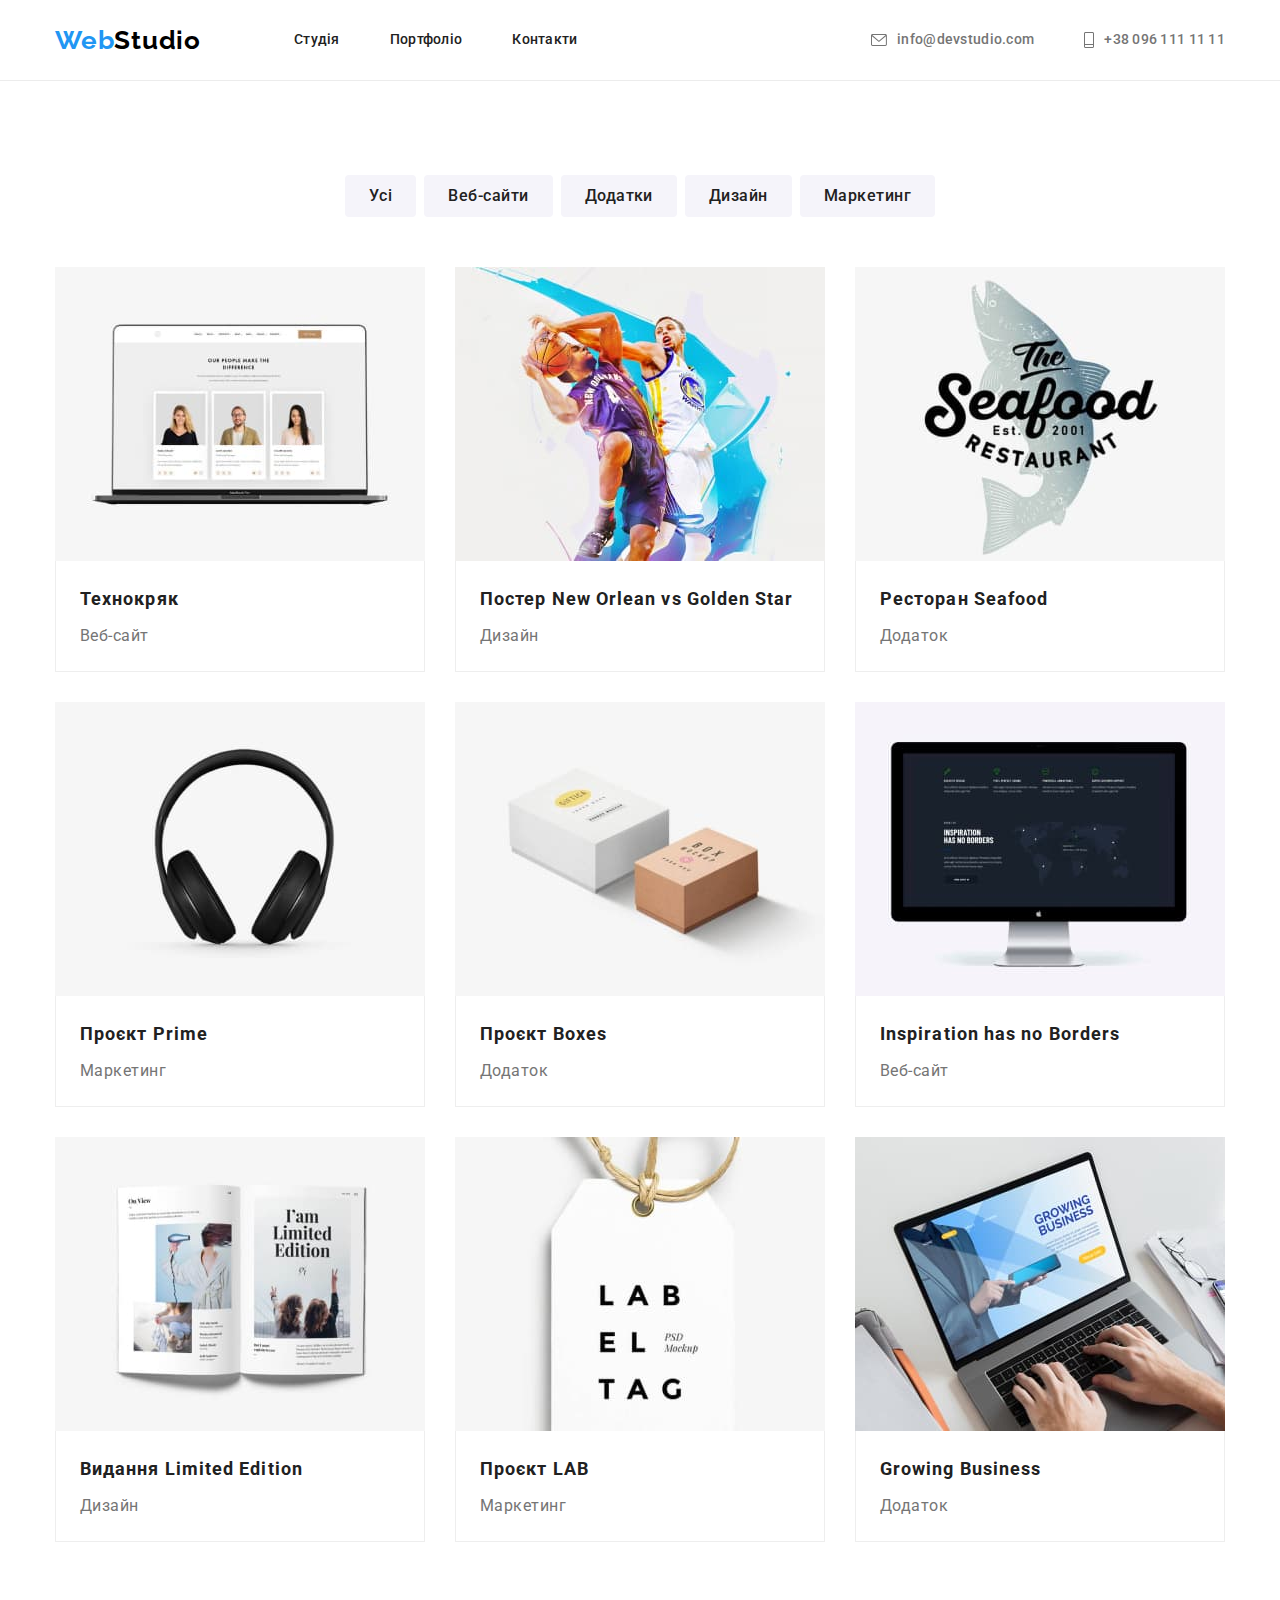
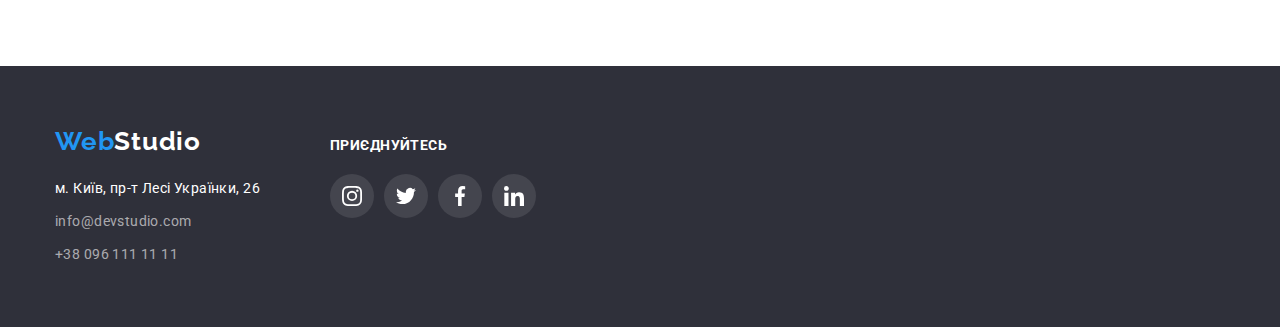
==== portfolio.html @ 79f57880 "start 5 hw" ====
<!DOCTYPE html>
<html lang="uk">
  <head>
    <meta charset="UTF-8" />
    <meta http-equiv="X-UA-Compatible" content="IE=edge" />
    <meta name="viewport" content="width=device-width, initial-scale=1.0" />
    <link rel="preconnect" href="https://fonts.googleapis.com" />
    <link rel="preconnect" href="https://fonts.gstatic.com" crossorigin />
    <link
      href="https://fonts.googleapis.com/css2?family=Raleway:wght@700&family=Roboto:wght@400;500;700;900&display=swap"
      rel="stylesheet"
    />
    <link
      rel="stylesheet"
      href="https://cdnjs.cloudflare.com/ajax/libs/modern-normalize/1.1.0/modern-normalize.min.css"
    />
    <link rel="stylesheet" href="./css/styles.css" />
    <title>WebStudio</title>
  </head>
  <body>
    <header class="header header-portfolio">
      <div class="container block">
        <nav class="header-nav">
          <a href="./index.html" class="logo link"
            >Web<span class="second-word">Studio</span></a
          >

          <ul class="nav-list list">
            <li class="contact-item">
              <a href="./index.html" class="nav-link link">Студiя</a>
            </li>
            <li class="contact-item">
              <a href="./portfolio.html" class="nav-link link">Портфолiо</a>
            </li>
            <li class="contact-item">
              <a href="#" class="nav-link link">Контакти</a>
            </li>
          </ul>
        </nav>
        <ul class="contact-list list">
          <li class="contact-item">
            <a href="mailto:info@devstudio.com" class="contact-link link"
              ><svg class="contact-mail-icon">
                <use href="./images/sprite.svg#mail"></use>
              </svg>
              info@devstudio.com</a
            >
          </li>
          <li class="contact-item">
            <a href="tel:+380961111111" class="contact-link link"
              ><svg class="contact-phone-icon">
                <use href="./images/sprite.svg#phone"></use>
              </svg>
              +38 096 111 11 11</a
            >
          </li>
        </ul>
      </div>
    </header>
    <main>
      <section class="portfolio section">
        <div class="container">
          <h1 class="portfolio-title visually-hidden">Наші проекти</h1>
          <ul class="portfolio-btn-list list">
            <li class="portfolio-btn-list-item">
              <button class="portfolio-btn" type="button">Уci</button>
            </li>
            <li class="portfolio-btn-list-item">
              <button class="portfolio-btn" type="button">Веб-сайти</button>
            </li>
            <li class="portfolio-btn-list-item">
              <button class="portfolio-btn" type="button">Додатки</button>
            </li>
            <li class="portfolio-btn-list-item">
              <button class="portfolio-btn" type="button">Дизайн</button>
            </li>
            <li class="portfolio-btn-list-item">
              <button class="portfolio-btn" type="button">Маркетинг</button>
            </li>
          </ul>
          <ul class="portfolio-images-list list">
            <li class="portfolio-images-list-item">
              <a href="#" class="portfolio-link link">
                <img
                  class="portfolio-image"
                  src="./images/technoqua.jpg"
                  alt="web site"
                  width="370"
                />
                <div class="portfolio-image-description">
                  <h2 class="portfolio-name">Технокряк</h2>
                  <p class="portfolio-project">Веб-сайт</p>
                </div>
              </a>
            </li>
            <li class="portfolio-images-list-item">
              <a href="#" class="portfolio-link link">
                <img
                  class="portfolio-image"
                  src="./images/basketball-post.jpg"
                  alt="basketball post"
                  width="370"
                />
                <div class="portfolio-image-description">
                  <h2 class="portfolio-name">
                    Постер New Orlean vs Golden Star
                  </h2>
                  <p class="portfolio-project">Дизайн</p>
                </div>
              </a>
            </li>
            <li class="portfolio-images-list-item">
              <a href="#" class="portfolio-link link">
                <img
                  class="portfolio-image"
                  src="./images/restourant-seafood.jpg"
                  alt="restourant seafood"
                  width="370"
                />
                <div class="portfolio-image-description">
                  <h2 class="portfolio-name">Ресторан Seafood</h2>
                  <p class="portfolio-project">Додаток</p>
                </div>
              </a>
            </li>
            <li class="portfolio-images-list-item">
              <a href="#" class="portfolio-link link">
                <img
                  class="portfolio-image"
                  src="./images/prime-project.jpg"
                  alt="prime project"
                  width="370"
                />
                <div class="portfolio-image-description">
                  <h2 class="portfolio-name">Проєкт Prime</h2>
                  <p class="portfolio-project">Маркетинг</p>
                </div>
              </a>
            </li>
            <li class="portfolio-images-list-item">
              <a href="#" class="portfolio-link link">
                <img
                  class="portfolio-image"
                  src="./images/boxes-project.jpg"
                  alt="boxes project"
                  width="370"
                />
                <div class="portfolio-image-description">
                  <h2 class="portfolio-name">Проєкт Boxes</h2>
                  <p class="portfolio-project">Додаток</p>
                </div>
              </a>
            </li>
            <li class="portfolio-images-list-item">
              <a href="#" class="portfolio-link link">
                <img
                  class="portfolio-image"
                  src="./images/inspiration.jpg"
                  alt="inspiration"
                  width="370"
                />
                <div class="portfolio-image-description">
                  <h2 class="portfolio-name">Inspiration has no Borders</h2>
                  <p class="portfolio-project">Веб-сайт</p>
                </div>
              </a>
            </li>
            <li class="portfolio-images-list-item">
              <a href="#" class="portfolio-link link">
                <img
                  class="portfolio-image"
                  src="./images/limited-edition.jpg"
                  alt="limited edition"
                  width="370"
                />
                <div class="portfolio-image-description">
                  <h2 class="portfolio-name">Видання Limited Edition</h2>
                  <p class="portfolio-project">Дизайн</p>
                </div>
              </a>
            </li>
            <li class="portfolio-images-list-item">
              <a href="#" class="portfolio-link link">
                <img
                  class="portfolio-image"
                  src="./images/lab-project.jpg"
                  alt="lab project"
                  width="370"
                />
                <div class="portfolio-image-description">
                  <h2 class="portfolio-name">Проєкт LAB</h2>
                  <p class="portfolio-project">Маркетинг</p>
                </div>
              </a>
            </li>
            <li class="portfolio-images-list-item">
              <a href="#" class="portfolio-link link">
                <img
                  class="portfolio-image"
                  src="./images/growing-business.jpg"
                  alt="growing business"
                  width="370"
                />
                <div class="portfolio-image-description">
                  <h2 class="portfolio-name">Growing Business</h2>
                  <p class="portfolio-project">Додаток</p>
                </div>
              </a>
            </li>
          </ul>
        </div>
      </section>
    </main>
    <footer class="footer">
      <div class="footer-container container">
        <div class="footer-contact">
          <a href="/" class="logo link"
            >Web<span class="footer-second-word">Studio</span></a
          >
          <address class="footer-address">
            <ul class="footer-list list">
              <li class="footer-item">
                <a
                  class="footer-link link location"
                  href="https://goo.gl/maps/rSGDT6scq2BDMD889"
                  >м. Київ, пр-т Лесі Українки, 26</a
                >
              </li>
              <li class="footer-item">
                <a class="footer-link link" href="mailto:info@devstudio.com"
                  >info@devstudio.com</a
                >
              </li>
              <li class="footer-item">
                <a class="footer-link link" href="tel:+380961111111"
                  >+38 096 111 11 11</a
                >
              </li>
            </ul>
          </address>
        </div>
        <div class="footer-social">
          <h3 class="footer-social-title">приєднуйтесь</h3>
          <ul class="footer-social-list list">
            <li class="footer-social-item item">
              <a href="#" class="footer-social-link link">
                <svg class="footer-social-icon">
                  <use href="./images/sprite.svg#instagram"></use>
                </svg>
              </a>
            </li>
            <li class="footer-social-item">
              <a href="#" class="footer-social-link">
                <svg class="footer-social-icon">
                  <use href="./images/sprite.svg#twitter"></use>
                </svg>
              </a>
            </li>
            <li class="footer-social-item">
              <a href="#" class="footer-social-link">
                <svg class="footer-social-icon">
                  <use href="./images/sprite.svg#facebook"></use>
                </svg>
              </a>
            </li>
            <li class="footer-social-item">
              <a href="#" class="footer-social-link">
                <svg class="footer-social-icon">
                  <use href="./images/sprite.svg#linkedin"></use>
                </svg>
              </a>
            </li>
          </ul>
        </div>
      </div>
    </footer>
  </body>
</html>
---- css/styles.css ----
*,
*::before,
*::after {
  box-sizing: border-box;
}

/* Убираем внутренние отступы */
ul,
ol {
  padding: 0;
  margin: 0;
  list-style: none;
}

/* Убираем внешние отступы */
body,
h1,
h2,
h3,
h4,
h5,
h6,
p,
ul,
ol {
  margin: 0;
}

:root {
  --main-color: #757575;
  --black-color: #212121;
  --main-bg-color: #fff;
  --accent-color: #2196f3;
  --white-text-color: #fff;
  --image-bg-color: blanchedalmond;
  --margin-left-for-lists: 30px;
  --font-weight-bold: 700;
  --bg-color-advantages-icon: #f5f4fa;
  --bg-color-social-icon: #afb1b8;
}
body {
  font-family: "Roboto", sans-serif;
  background-color: var(--main-bg-color);
  color: var(--main-color);
}

.list {
  list-style: none;
}

.link {
  display: block;
  text-decoration: none;
}

.container {
  max-width: 1200px;
  padding: 0 15px;
  margin: 0 auto;
}

img {
  display: block;
}

.section {
  padding: 94px 0;
}

/*header*/
.header-portfolio::after {
  content: "";
  display: block;
  border-bottom: 1px solid #ececec;
}

.block {
  display: flex;
}

.header-nav {
  display: flex;
  align-items: center;
}

.nav-list {
  display: flex;
  align-items: center;
  margin-left: 93px;
}

.nav-link {
  padding: 32px 0;
}

.contact-item:not(:first-child) {
  margin-left: 50px;
}

.logo {
  font-family: "Raleway", sans-serif;
  font-weight: var(--font-weight-bold);
  font-size: 26px;
  line-height: 1.19;
  letter-spacing: 0.03em;
  color: var(--accent-color);
}

.contact-list {
  display: flex;
  margin-left: auto;
}

.contact-item {
  display: flex;
}

.item:not(:first-child) {
  margin-left: var(--margin-left-for-lists);
}
.second-word {
  color: #000;
}
.nav-link,
.contact-link {
  display: flex;
  align-items: center;
  font-weight: 500;
  font-size: 14px;
  line-height: 1.14;
  letter-spacing: 0.02em;
  color: var(--black-color);
}

.contact-mail-icon {
  margin-right: 10px;
  width: 16px;
  height: 12px;
  fill: currentColor;
}

.contact-phone-icon {
  margin-right: 10px;
  width: 10px;
  height: 16px;
  fill: currentColor;
}

.contact-link:hover,
.contact-link:focus .contact-mail-icon {
  fill: var(--accent-color);
}
.contact-item:hover,
.contact-link:focus .contact-phone-icon {
  fill: var(--accent-color);
}

.contact-link {
  color: inherit;
}

.nav-link:hover,
.nav-link:focus,
.contact-link:hover,
.contact-link:focus,
.footer-link:hover,
.footer-link:focus {
  color: var(--accent-color);
}

/*----------hero----------*/

.hero,
.footer {
  background-color: #2f303a;
}

.hero {
  max-width: 1600px;
  height: 600px;
  padding: 195px 0;
  margin: 0 auto;
  text-align: center;
  background-image: linear-gradient(
      to right,
      rgba(47, 48, 58, 0.4),
      rgba(47, 48, 58, 0.4)
    ),
    url(../images/hero.jpg);
  background-repeat: no-repeat;
  background-position: center;
  background-size: cover;
}

.hero-title {
  margin-bottom: 30px;
  font-weight: 900;
  font-size: 44px;
  line-height: 1.36;
  letter-spacing: 0.06em;
  text-transform: uppercase;
  color: var(--white-text-color);
}

.hero-btn {
  padding: 10px 32px;
  font-family: inherit;
  font-weight: var(--font-weight-bold);
  font-size: 16px;
  line-height: 1.88;
  letter-spacing: 0.06em;
  color: var(--white-text-color);
  background-color: var(--accent-color);
  box-shadow: 0px 4px 4px rgba(0, 0, 0, 0.15);
  border-radius: 4px;
  border: none;
  cursor: pointer;
}

.hero-btn:hover,
.hero-btn:focus {
  background-color: #188ce8;
}

/*---------advantages--------*/

.visually-hidden {
  position: absolute;
  width: 1px;
  height: 1px;
  margin: -1px;
  border: 0;
  padding: 0;
  white-space: nowrap;
  clip-path: inset(100%);
  clip: rect(0 0 0 0);
  overflow: hidden;
}

.section-advantages {
  padding: 94px 0 0;
}

.advantages-list {
  display: flex;
}

.advantages-item {
  flex-basis: calc((100% -90px) / 4);
}

.advantages-icon-wrap {
  background-color: var(--bg-color-advantages-icon);
  /* display: flex;
  justify-content: center; можно использовать флексы*/
  padding: 25px 100px;
  margin-bottom: 30px;
  border-radius: 4px;
}

.advantages-icon {
  width: 70px;
  height: 70px;
}

.title {
  margin-bottom: 50px;
  font-family: inherit;
  font-weight: var(--font-weight-bold);
  font-size: 36px;
  line-height: 1.16;
  text-align: center;
  letter-spacing: 0.03em;
  color: var(--black-color);
}

.advantages-title {
  margin-bottom: 10px;
  font-weight: var(--font-weight-bold);
  font-size: 14px;
  line-height: 1.14;
  letter-spacing: 0.03em;
  text-transform: uppercase;
  color: var(--black-color);
}

.advantages-text {
  font-size: 14px;
  line-height: 1.71;
  letter-spacing: 0.03em;
  color: inherit;
}

/*-----------our works-----------*/
.work-list {
  width: 100%;
  display: flex;
  justify-content: center;
}

.work-image,
.portfolio-image {
  display: block;
  height: 294px;
  background-color: var(--image-bg-color);
}

/*-----------our team-----------*/

.section-team {
  background-color: #f5f4fa;
  text-align: center;
}
.team-list {
  display: flex;
}

.team-item {
  flex-basis: calc((100% - 90px) / 4);
  background-color: var(--main-bg-color);
  box-shadow: 0px 1px 3px rgba(0, 0, 0, 0.12), 0px 1px 1px rgba(0, 0, 0, 0.14),
    0px 2px 1px rgba(0, 0, 0, 0.2);
  border-radius: 0px 0px 4px 4px;
}

.team-name {
  margin: 30px 0 10px;
  font-weight: 500;
  font-size: 16px;
  line-height: 1.19;
  letter-spacing: 0.03em;
  color: var(--black-color);
}

.team-position {
  margin-bottom: 30px;
  font-size: 16px;
  letter-spacing: 0.03em;
  color: inherit;
}

.team-image {
  display: block;
  height: 260px;
  background-color: var(--image-bg-color);
}

.team-icon-wrap {
  display: flex;
  justify-content: center;
  margin-bottom: 30px;
}

.team-icon-block:not(:first-child) {
  margin-left: 10px;
}

.team-icon-link {
  display: flex;
  align-items: center;
  justify-content: center;
  width: 44px;
  height: 44px;
  border-radius: 50%;
}

.team-icon {
  width: 20px;
  height: 20px;
  fill: var(--bg-color-social-icon);
}

.team-icon-link:hover,
.team-icon-link:focus {
  background-color: var(--accent-color);
}

.team-icon-link:hover .team-icon {
  fill: var(--white-text-color);
}
.team-icon-link:focus .team-icon {
  fill: var(--white-text-color);
}

/*-----------regular-customers-----------------*/

.regular-list {
  display: flex;
}

.regular-item {
  display: flex;
  flex-basis: calc(100% - (5 * 30px) / 6);
}

.regular-link {
  display: flex;
  padding: 14px 31px;
  border: 1px solid var(--bg-color-social-icon);
  border-radius: 4px;
}

.regular-icon {
  width: 106px;
  height: 60px;
  fill: var(--bg-color-social-icon);
}

.regular-link:hover .regular-icon {
  fill: var(--accent-color);
}

.regular-link:focus .regular-icon {
  fill: var(--accent-color);
}

.regular-link:hover,
.regular-link:focus {
  border-color: var(--accent-color);
}

/*----------footer----------*/

.footer {
  padding: 60px 0;
}

.footer-second-word {
  color: var(--white-text-color);
}

.footer-address {
  margin-top: 20px;
  font-style: inherit;
}
.footer-item:not(:first-child) {
  margin-top: 9px;
}

.footer-link,
.location {
  font-weight: 400;
  font-size: 14px;
  line-height: 1.71;
  letter-spacing: 0.03em;
  color: rgba(255, 255, 255, 0.6);
}

.location {
  color: var(--white-text-color);
}

.footer-container {
  display: flex;
  align-items: baseline;
}

.footer-social {
  margin-left: 70px;
}

.footer-social-title {
  margin-bottom: 20px;
  font-weight: var(--font-weight-bold);
  font-size: 14px;
  line-height: 1.14;
  letter-spacing: 0.03em;
  text-transform: uppercase;

  color: var(--white-text-color);
}

.footer-social-list {
  display: flex;
  width: 206px;
}

.footer-social-link {
  display: flex;
  justify-content: center;
  align-items: center;
  width: 44px;
  height: 44px;
  background-color: rgba(255, 255, 255, 0.1);
  border-radius: 50%;
}

.footer-social-item:not(:first-child) {
  margin-left: 10px;
}

.footer-social-icon {
  width: 20px;
  height: 20px;
  fill: var(--white-text-color);
}

.footer-social-link:hover,
.footer-social-link:focus {
  background-color: var(--accent-color);
}

/*-----------portfolio-----------*/

.portfolio-btn-list {
  display: flex;
  align-items: center;
  justify-content: center;
  margin-bottom: 50px;
}

.portfolio-btn-list-item:not(:first-child) {
  margin-left: 8px;
}

.portfolio-btn {
  padding: 6px 22px;
  font-family: inherit;
  font-weight: 500;
  font-size: 16px;
  line-height: 1.62;
  text-align: center;
  letter-spacing: 0.03em;
  color: var(--black-color);
  background-color: #f5f4fa;
  border-radius: 4px;
  border-color: transparent;
  cursor: pointer;
}

.portfolio-btn:hover,
.portfolio-btn:focus {
  background-color: var(--accent-color);
  color: var(--white-text-color);
  box-shadow: 0px 3px 1px rgba(0, 0, 0, 0.1), 0px 1px 2px rgba(0, 0, 0, 0.08),
    0px 2px 2px rgba(0, 0, 0, 0.12);
}

.portfolio-image-description {
  padding: 20px 24px;
  border-left: 1px solid #eeeeee;
  border-right: 1px solid #eeeeee;
  border-bottom: 1px solid #eeeeee;
}

.portfolio-name {
  margin-bottom: 4px;
  font-family: inherit;
  font-weight: var(--font-weight-bold);
  font-size: 18px;
  line-height: 2;
  letter-spacing: 0.06em;
  color: var(--black-color);
}

.portfolio-project {
  font-family: inherit;
  font-size: 16px;
  line-height: 1.88;
  letter-spacing: 0.03em;
  color: var(--main-color);
}

.portfolio-images-list {
  display: flex;
  flex-wrap: wrap;
}

.portfolio-images-list-item {
  flex-basis: calc((100% - 60px) / 3);
  margin-bottom: 30px;
}

.portfolio-images-list-item:hover {
  cursor: pointer;
  box-shadow: 0px 1px 1px rgba(0, 0, 0, 0.12), 0px 4px 4px rgba(0, 0, 0, 0.06),
    1px 4px 6px rgba(0, 0, 0, 0.16);
}
.portfolio-images-list-item:nth-child(3n + 2) {
  margin-right: 30px;
  margin-left: 30px;
}
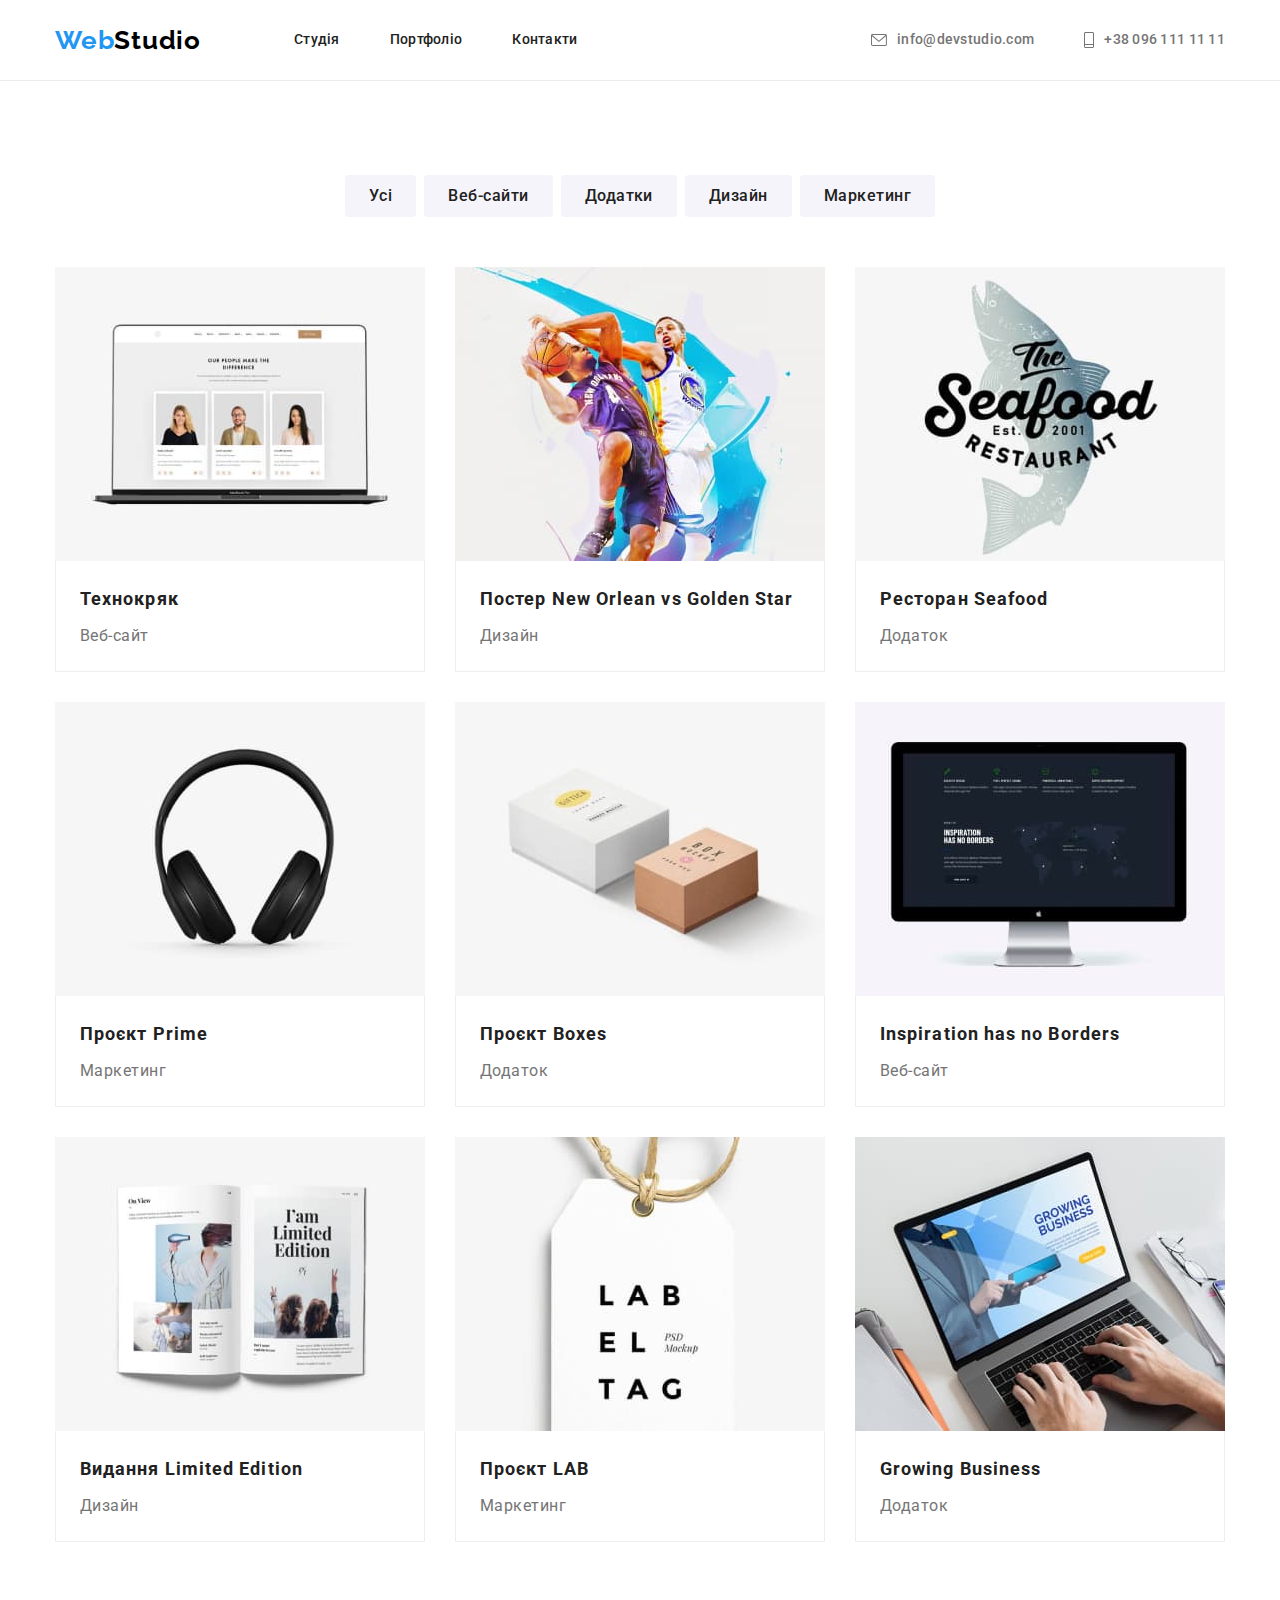
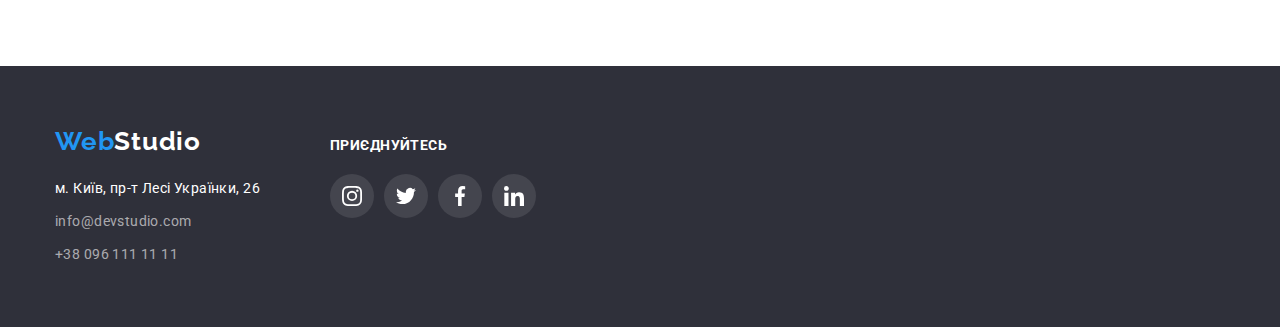
==== commit 7fac420b: "create modal" ====
--- a/portfolio.html
+++ b/portfolio.html
@@ -91,6 +91,13 @@
                   <h2 class="portfolio-name">Технокряк</h2>
                   <p class="portfolio-project">Веб-сайт</p>
                 </div>
+                <div class="portfolio-overlay">
+                  <p class="portfolio-overlay-text">
+                    Ресурс пропонує комплексні пропозиції з різним рівнем
+                    функціоналу та сервісів. Все це дозволить відвідувачу
+                    отримати вичерпні відомості про компанію чи приватну особу.
+                  </p>
+                </div>
               </a>
             </li>
             <li class="portfolio-images-list-item">
@@ -107,6 +114,13 @@
                   </h2>
                   <p class="portfolio-project">Дизайн</p>
                 </div>
+                <div class="portfolio-overlay">
+                  <p class="portfolio-overlay-text">
+                    Ресурс пропонує комплексні пропозиції з різним рівнем
+                    функціоналу та сервісів. Все це дозволить відвідувачу
+                    отримати вичерпні відомості про компанію чи приватну особу.
+                  </p>
+                </div>
               </a>
             </li>
             <li class="portfolio-images-list-item">
@@ -121,6 +135,13 @@
                   <h2 class="portfolio-name">Ресторан Seafood</h2>
                   <p class="portfolio-project">Додаток</p>
                 </div>
+                <div class="portfolio-overlay">
+                  <p class="portfolio-overlay-text">
+                    Ресурс пропонує комплексні пропозиції з різним рівнем
+                    функціоналу та сервісів. Все це дозволить відвідувачу
+                    отримати вичерпні відомості про компанію чи приватну особу.
+                  </p>
+                </div>
               </a>
             </li>
             <li class="portfolio-images-list-item">
@@ -135,6 +156,13 @@
                   <h2 class="portfolio-name">Проєкт Prime</h2>
                   <p class="portfolio-project">Маркетинг</p>
                 </div>
+                <div class="portfolio-overlay">
+                  <p class="portfolio-overlay-text">
+                    Ресурс пропонує комплексні пропозиції з різним рівнем
+                    функціоналу та сервісів. Все це дозволить відвідувачу
+                    отримати вичерпні відомості про компанію чи приватну особу.
+                  </p>
+                </div>
               </a>
             </li>
             <li class="portfolio-images-list-item">
@@ -149,6 +177,13 @@
                   <h2 class="portfolio-name">Проєкт Boxes</h2>
                   <p class="portfolio-project">Додаток</p>
                 </div>
+                <div class="portfolio-overlay">
+                  <p class="portfolio-overlay-text">
+                    Ресурс пропонує комплексні пропозиції з різним рівнем
+                    функціоналу та сервісів. Все це дозволить відвідувачу
+                    отримати вичерпні відомості про компанію чи приватну особу.
+                  </p>
+                </div>
               </a>
             </li>
             <li class="portfolio-images-list-item">
@@ -163,6 +198,13 @@
                   <h2 class="portfolio-name">Inspiration has no Borders</h2>
                   <p class="portfolio-project">Веб-сайт</p>
                 </div>
+                <div class="portfolio-overlay">
+                  <p class="portfolio-overlay-text">
+                    Ресурс пропонує комплексні пропозиції з різним рівнем
+                    функціоналу та сервісів. Все це дозволить відвідувачу
+                    отримати вичерпні відомості про компанію чи приватну особу.
+                  </p>
+                </div>
               </a>
             </li>
             <li class="portfolio-images-list-item">
@@ -177,6 +219,13 @@
                   <h2 class="portfolio-name">Видання Limited Edition</h2>
                   <p class="portfolio-project">Дизайн</p>
                 </div>
+                <div class="portfolio-overlay">
+                  <p class="portfolio-overlay-text">
+                    Ресурс пропонує комплексні пропозиції з різним рівнем
+                    функціоналу та сервісів. Все це дозволить відвідувачу
+                    отримати вичерпні відомості про компанію чи приватну особу.
+                  </p>
+                </div>
               </a>
             </li>
             <li class="portfolio-images-list-item">
@@ -191,6 +240,13 @@
                   <h2 class="portfolio-name">Проєкт LAB</h2>
                   <p class="portfolio-project">Маркетинг</p>
                 </div>
+                <div class="portfolio-overlay">
+                  <p class="portfolio-overlay-text">
+                    Ресурс пропонує комплексні пропозиції з різним рівнем
+                    функціоналу та сервісів. Все це дозволить відвідувачу
+                    отримати вичерпні відомості про компанію чи приватну особу.
+                  </p>
+                </div>
               </a>
             </li>
             <li class="portfolio-images-list-item">
@@ -204,6 +260,13 @@
                 <div class="portfolio-image-description">
                   <h2 class="portfolio-name">Growing Business</h2>
                   <p class="portfolio-project">Додаток</p>
+                </div>
+                <div class="portfolio-overlay">
+                  <p class="portfolio-overlay-text">
+                    Ресурс пропонує комплексні пропозиції з різним рівнем
+                    функціоналу та сервісів. Все це дозволить відвідувачу
+                    отримати вичерпні відомості про компанію чи приватну особу.
+                  </p>
                 </div>
               </a>
             </li>
--- a/css/styles.css
+++ b/css/styles.css
@@ -37,6 +37,7 @@
   --font-weight-bold: 700;
   --bg-color-advantages-icon: #f5f4fa;
   --bg-color-social-icon: #afb1b8;
+  --time-function: cubic-bezier(0.4, 0, 0.2, 1);
 }
 body {
   font-family: "Roboto", sans-serif;
@@ -67,6 +68,55 @@
   padding: 94px 0;
 }
 
+.backdrop {
+  position: fixed;
+  top: 0;
+  left: 0;
+  width: 100vw;
+  height: 100vh;
+  background-color: rgba(0, 0, 0, 0.2);
+  opacity: 1;
+  transition: opacity 250ms var(--time-function);
+}
+.backdrop.is-hidden {
+  opacity: 0;
+  pointer-events: none;
+}
+/* спрятано модальное окно*/
+.backdrop.is-hidden .modal {
+  transform: translate(-50%, -50%) scale(0.9);
+}
+/*когда видно модальное окно*/
+.modal {
+  position: absolute;
+  top: 50%;
+  left: 50%;
+  width: 528px;
+  height: 581px;
+  background-color: var(--main-bg-color);
+  transform: translate(-50%, -50%) scale(1);
+  transition: transform 250ms var(--time-function);
+}
+
+.modal-button {
+  position: absolute;
+  top: 8px;
+  right: 8px;
+  width: 30px;
+  height: 30px;
+  display: flex;
+  align-items: center;
+  justify-content: center;
+  border-radius: 50%;
+  background-color: var(--main-bg-color);
+  border-color: rgba(0, 0, 0, 0.1);
+  cursor: pointer;
+}
+
+.modal-icon {
+  width: 11px;
+  height: 11px;
+}
 /*header*/
 .header-portfolio::after {
   content: "";
@@ -149,10 +199,12 @@
 .contact-link:hover,
 .contact-link:focus .contact-mail-icon {
   fill: var(--accent-color);
-}
-.contact-item:hover,
+  transition: fill 250ms var(--time-function);
+}
+.contact-link:hover,
 .contact-link:focus .contact-phone-icon {
   fill: var(--accent-color);
+  transition: fill 250ms var(--time-function);
 }
 
 .contact-link {
@@ -166,6 +218,7 @@
 .footer-link:hover,
 .footer-link:focus {
   color: var(--accent-color);
+  transition: color 250ms var(--time-function);
 }
 
 /*----------hero----------*/
@@ -220,6 +273,7 @@
 .hero-btn:hover,
 .hero-btn:focus {
   background-color: #188ce8;
+  transition: background-color 250ms var(--time-function);
 }
 
 /*---------advantages--------*/
@@ -305,6 +359,30 @@
   background-color: var(--image-bg-color);
 }
 
+.work-thumb {
+  position: relative;
+}
+.work-overlay {
+  display: flex;
+  align-items: center;
+  justify-content: center;
+  position: absolute;
+  width: 100%;
+  bottom: 0;
+  right: 0;
+  padding: 27px 0;
+  background-color: rgba(47, 48, 58, 0.8);
+}
+
+.work-overlay-text {
+  font-weight: var(--font-weight-bold);
+  font-size: 14px;
+  line-height: 1.14;
+  letter-spacing: 0.03em;
+  text-transform: uppercase;
+  color: var(--white-text-color);
+}
+
 /*-----------our team-----------*/
 
 .section-team {
@@ -373,13 +451,14 @@
 .team-icon-link:hover,
 .team-icon-link:focus {
   background-color: var(--accent-color);
-}
-
-.team-icon-link:hover .team-icon {
-  fill: var(--white-text-color);
-}
+
+  transition: background-color 250ms var(--time-function);
+}
+
+.team-icon-link:hover .team-icon,
 .team-icon-link:focus .team-icon {
   fill: var(--white-text-color);
+  transition: fill 250ms var(--time-function);
 }
 
 /*-----------regular-customers-----------------*/
@@ -406,17 +485,16 @@
   fill: var(--bg-color-social-icon);
 }
 
-.regular-link:hover .regular-icon {
-  fill: var(--accent-color);
-}
-
+.regular-link:hover .regular-icon,
 .regular-link:focus .regular-icon {
   fill: var(--accent-color);
+  transition: fill 250ms var(--time-function);
 }
 
 .regular-link:hover,
 .regular-link:focus {
   border-color: var(--accent-color);
+  transition: border-color 250ms var(--time-function);
 }
 
 /*----------footer----------*/
@@ -498,6 +576,7 @@
 .footer-social-link:hover,
 .footer-social-link:focus {
   background-color: var(--accent-color);
+  transition: background-color 250ms var(--time-function);
 }
 
 /*-----------portfolio-----------*/
@@ -534,6 +613,23 @@
   color: var(--white-text-color);
   box-shadow: 0px 3px 1px rgba(0, 0, 0, 0.1), 0px 1px 2px rgba(0, 0, 0, 0.08),
     0px 2px 2px rgba(0, 0, 0, 0.12);
+  transition: background-color 250ms var(--time-function),
+    color 250ms var(--time-function), box-shadow 250ms var(--time-function);
+}
+
+.portfolio-images-list {
+  display: flex;
+  flex-wrap: wrap;
+}
+
+.portfolio-images-list-item {
+  flex-basis: calc((100% - 60px) / 3);
+  margin-bottom: 30px;
+  overflow: hidden;
+}
+
+.portfolio-link {
+  position: relative;
 }
 
 .portfolio-image-description {
@@ -561,21 +657,43 @@
   color: var(--main-color);
 }
 
-.portfolio-images-list {
-  display: flex;
-  flex-wrap: wrap;
-}
-
-.portfolio-images-list-item {
-  flex-basis: calc((100% - 60px) / 3);
-  margin-bottom: 30px;
+.portfolio-overlay {
+  display: inline-block;
+  position: absolute;
+  width: 370px;
+  height: 294px;
+  padding: 24px 63px;
+  top: 0;
+  left: 0;
+  opacity: 0;
+  background-color: rgba(33, 150, 243, 0.9);
+  transform: translateY(110%);
+  transition: transform 250ms var(--time-function) 250ms,
+    opacity 250ms var(--time-function);
+}
+
+.portfolio-overlay-text {
+  font-weight: 400;
+  font-size: 18px;
+  line-height: 1.56;
+  letter-spacing: 0.03em;
+  color: var(--white-text-color);
 }
 
 .portfolio-images-list-item:hover {
   cursor: pointer;
   box-shadow: 0px 1px 1px rgba(0, 0, 0, 0.12), 0px 4px 4px rgba(0, 0, 0, 0.06),
     1px 4px 6px rgba(0, 0, 0, 0.16);
-}
+  transition: box-shadow 250ms var(--time-function);
+}
+
+.portfolio-images-list-item:hover .portfolio-overlay {
+  opacity: 1;
+  transform: translateY(0);
+  transition: transform 250ms var(--time-function),
+    opacity 250ms var(--time-function);
+}
+
 .portfolio-images-list-item:nth-child(3n + 2) {
   margin-right: 30px;
   margin-left: 30px;
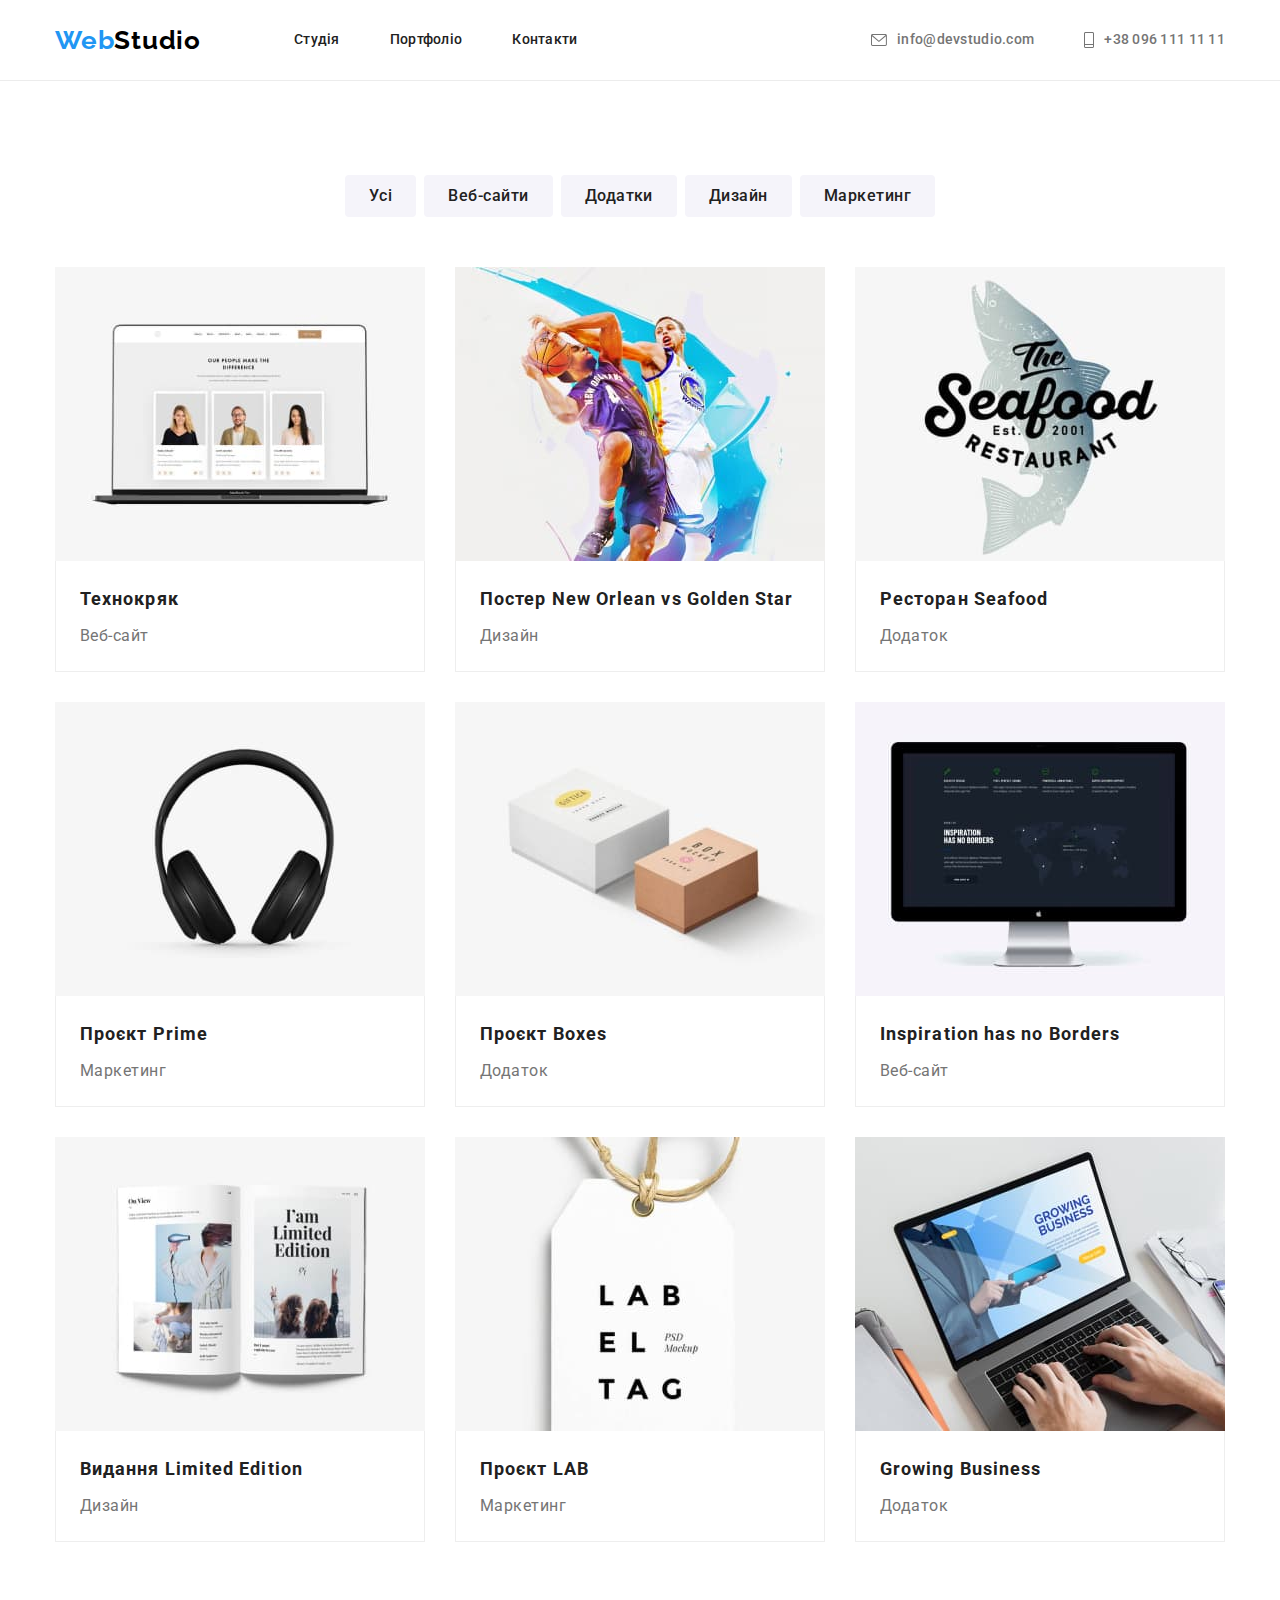
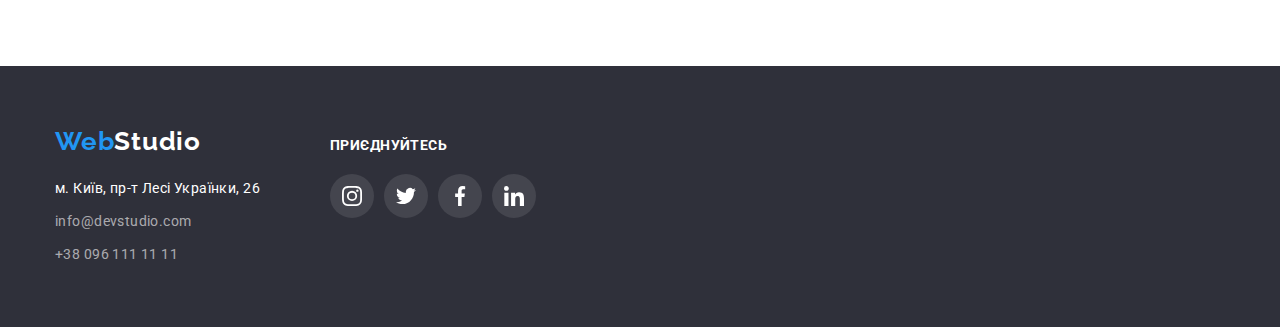
==== commit df8b0dec: "fix transition" ====
--- a/portfolio.html
+++ b/portfolio.html
@@ -27,13 +27,15 @@
 
           <ul class="nav-list list">
             <li class="contact-item">
-              <a href="./index.html" class="nav-link link">Студiя</a>
+              <a href="./index.html" class="nav-link line link">Студiя</a>
             </li>
             <li class="contact-item">
-              <a href="./portfolio.html" class="nav-link link">Портфолiо</a>
+              <a href="./portfolio.html" class="nav-link line link"
+                >Портфолiо</a
+              >
             </li>
             <li class="contact-item">
-              <a href="#" class="nav-link link">Контакти</a>
+              <a href="#" class="nav-link line link">Контакти</a>
             </li>
           </ul>
         </nav>
--- a/css/styles.css
+++ b/css/styles.css
@@ -117,7 +117,8 @@
   width: 11px;
   height: 11px;
 }
-/*header*/
+
+/*-------------------header-------------------*/
 .header-portfolio::after {
   content: "";
   display: block;
@@ -141,6 +142,7 @@
 
 .nav-link {
   padding: 32px 0;
+  position: relative;
 }
 
 .contact-item:not(:first-child) {
@@ -163,6 +165,25 @@
 
 .contact-item {
   display: flex;
+  position: relative;
+}
+
+.line::after {
+  content: "";
+  position: absolute;
+  bottom: 0;
+  right: 0;
+  width: 100%;
+  height: 4px;
+  border-radius: 2px;
+  background-color: var(--accent-color);
+  opacity: 0;
+  transition: opacity 250ms var(--time-function);
+}
+
+.nav-link:hover.line::after,
+.nav-link:focus.line::after {
+  opacity: 1;
 }
 
 .item:not(:first-child) {
@@ -180,6 +201,7 @@
   line-height: 1.14;
   letter-spacing: 0.02em;
   color: var(--black-color);
+  transition: color 250ms var(--time-function);
 }
 
 .contact-mail-icon {
@@ -187,6 +209,7 @@
   width: 16px;
   height: 12px;
   fill: currentColor;
+  transition: fill 250ms var(--time-function);
 }
 
 .contact-phone-icon {
@@ -194,17 +217,16 @@
   width: 10px;
   height: 16px;
   fill: currentColor;
+  transition: fill 250ms var(--time-function);
 }
 
 .contact-link:hover,
 .contact-link:focus .contact-mail-icon {
   fill: var(--accent-color);
-  transition: fill 250ms var(--time-function);
 }
 .contact-link:hover,
 .contact-link:focus .contact-phone-icon {
   fill: var(--accent-color);
-  transition: fill 250ms var(--time-function);
 }
 
 .contact-link {
@@ -218,7 +240,6 @@
 .footer-link:hover,
 .footer-link:focus {
   color: var(--accent-color);
-  transition: color 250ms var(--time-function);
 }
 
 /*----------hero----------*/
@@ -268,12 +289,12 @@
   border-radius: 4px;
   border: none;
   cursor: pointer;
+  transition: background-color 250ms var(--time-function);
 }
 
 .hero-btn:hover,
 .hero-btn:focus {
   background-color: #188ce8;
-  transition: background-color 250ms var(--time-function);
 }
 
 /*---------advantages--------*/
@@ -411,7 +432,7 @@
 }
 
 .team-position {
-  margin-bottom: 30px;
+  margin-bottom: 16px;
   font-size: 16px;
   letter-spacing: 0.03em;
   color: inherit;
@@ -440,25 +461,24 @@
   width: 44px;
   height: 44px;
   border-radius: 50%;
+  transition: background-color 250ms var(--time-function);
 }
 
 .team-icon {
   width: 20px;
   height: 20px;
   fill: var(--bg-color-social-icon);
+  transition: fill 250ms var(--time-function);
 }
 
 .team-icon-link:hover,
 .team-icon-link:focus {
   background-color: var(--accent-color);
-
-  transition: background-color 250ms var(--time-function);
 }
 
 .team-icon-link:hover .team-icon,
 .team-icon-link:focus .team-icon {
   fill: var(--white-text-color);
-  transition: fill 250ms var(--time-function);
 }
 
 /*-----------regular-customers-----------------*/
@@ -477,24 +497,24 @@
   padding: 14px 31px;
   border: 1px solid var(--bg-color-social-icon);
   border-radius: 4px;
+  transition: border-color 250ms var(--time-function);
 }
 
 .regular-icon {
   width: 106px;
   height: 60px;
   fill: var(--bg-color-social-icon);
+  transition: fill 250ms var(--time-function);
 }
 
 .regular-link:hover .regular-icon,
 .regular-link:focus .regular-icon {
   fill: var(--accent-color);
-  transition: fill 250ms var(--time-function);
 }
 
 .regular-link:hover,
 .regular-link:focus {
   border-color: var(--accent-color);
-  transition: border-color 250ms var(--time-function);
 }
 
 /*----------footer----------*/
@@ -522,6 +542,7 @@
   line-height: 1.71;
   letter-spacing: 0.03em;
   color: rgba(255, 255, 255, 0.6);
+  transition: color 250ms var(--time-function);
 }
 
 .location {
@@ -561,6 +582,8 @@
   height: 44px;
   background-color: rgba(255, 255, 255, 0.1);
   border-radius: 50%;
+
+  transition: background-color 250ms var(--time-function);
 }
 
 .footer-social-item:not(:first-child) {
@@ -576,7 +599,6 @@
 .footer-social-link:hover,
 .footer-social-link:focus {
   background-color: var(--accent-color);
-  transition: background-color 250ms var(--time-function);
 }
 
 /*-----------portfolio-----------*/
@@ -605,6 +627,8 @@
   border-radius: 4px;
   border-color: transparent;
   cursor: pointer;
+  transition: background-color 250ms var(--time-function),
+    color 250ms var(--time-function), box-shadow 250ms var(--time-function);
 }
 
 .portfolio-btn:hover,
@@ -613,8 +637,6 @@
   color: var(--white-text-color);
   box-shadow: 0px 3px 1px rgba(0, 0, 0, 0.1), 0px 1px 2px rgba(0, 0, 0, 0.08),
     0px 2px 2px rgba(0, 0, 0, 0.12);
-  transition: background-color 250ms var(--time-function),
-    color 250ms var(--time-function), box-shadow 250ms var(--time-function);
 }
 
 .portfolio-images-list {
@@ -625,11 +647,12 @@
 .portfolio-images-list-item {
   flex-basis: calc((100% - 60px) / 3);
   margin-bottom: 30px;
-  overflow: hidden;
+  transition: box-shadow 250ms var(--time-function);
 }
 
 .portfolio-link {
   position: relative;
+  overflow: hidden;
 }
 
 .portfolio-image-description {
@@ -658,7 +681,6 @@
 }
 
 .portfolio-overlay {
-  display: inline-block;
   position: absolute;
   width: 370px;
   height: 294px;
@@ -667,8 +689,8 @@
   left: 0;
   opacity: 0;
   background-color: rgba(33, 150, 243, 0.9);
-  transform: translateY(110%);
-  transition: transform 250ms var(--time-function) 250ms,
+  transform: translateY(100%);
+  transition: transform 250ms var(--time-function),
     opacity 250ms var(--time-function);
 }
 
@@ -684,14 +706,11 @@
   cursor: pointer;
   box-shadow: 0px 1px 1px rgba(0, 0, 0, 0.12), 0px 4px 4px rgba(0, 0, 0, 0.06),
     1px 4px 6px rgba(0, 0, 0, 0.16);
-  transition: box-shadow 250ms var(--time-function);
-}
-
-.portfolio-images-list-item:hover .portfolio-overlay {
+}
+
+.portfolio-link:hover .portfolio-overlay {
   opacity: 1;
   transform: translateY(0);
-  transition: transform 250ms var(--time-function),
-    opacity 250ms var(--time-function);
 }
 
 .portfolio-images-list-item:nth-child(3n + 2) {
